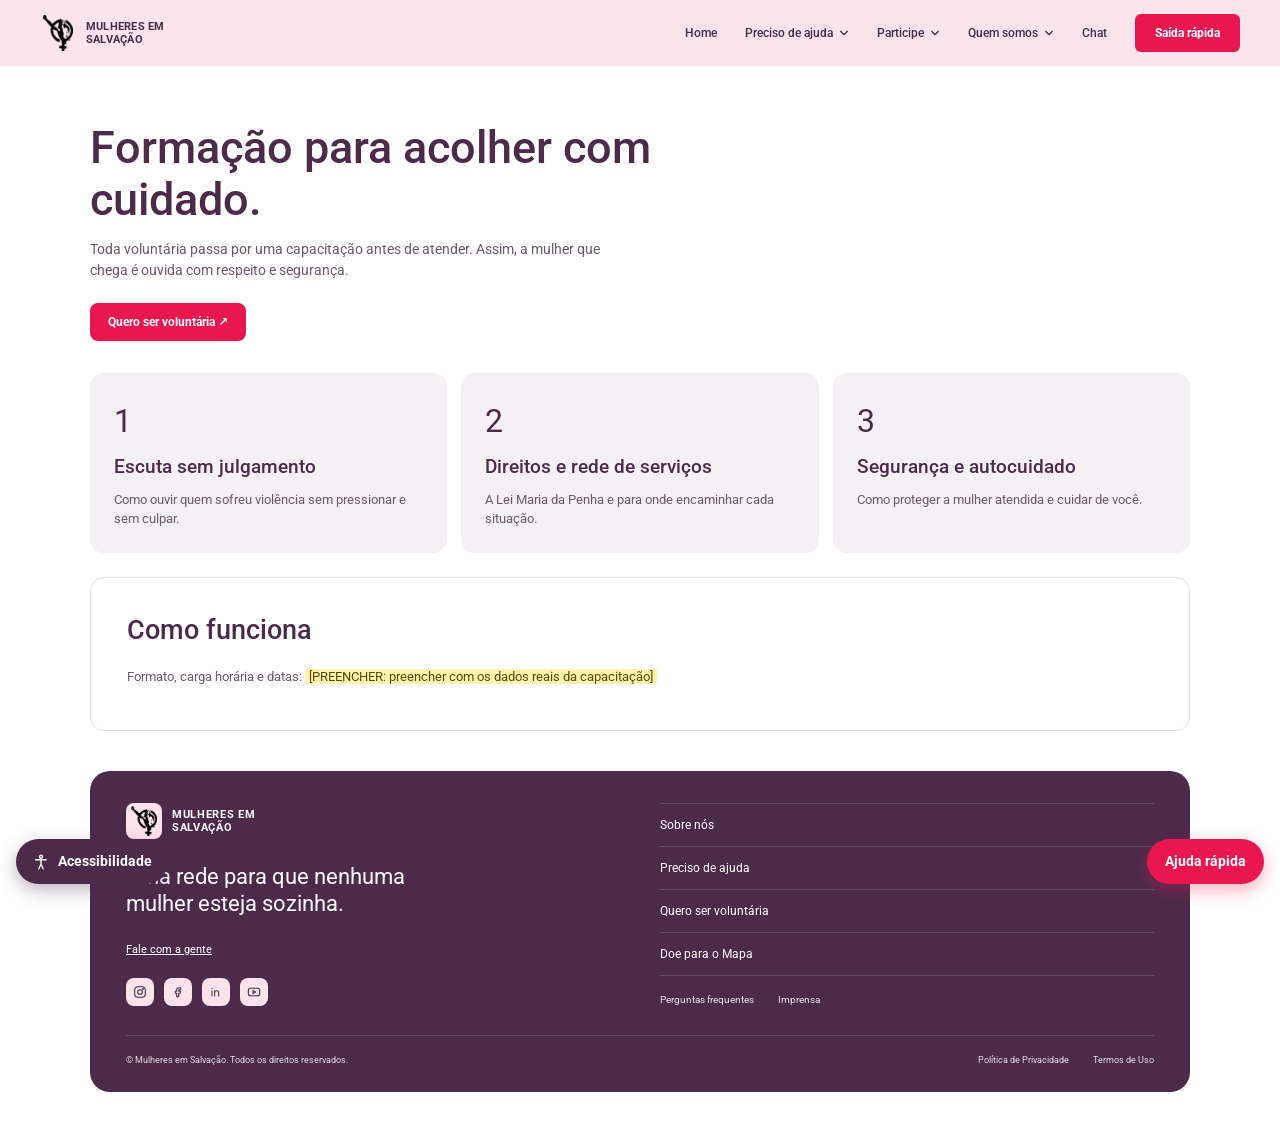
==== capacitacao.html @ 0909b8f6 "Add files via upload" ====
<!DOCTYPE html>
<html lang="pt-BR">
<head>
  <meta charset="UTF-8">
  <meta name="viewport" content="width=device-width, initial-scale=1">
  <title>Capacitação de voluntárias — Mulheres em Salvação</title>

  <link rel="preconnect" href="https://fonts.googleapis.com">
  <link rel="preconnect" href="https://fonts.gstatic.com" crossorigin>
  <link href="https://fonts.googleapis.com/css2?family=Roboto:wght@400;500;700&family=Lexend:wght@400;500;700&display=swap" rel="stylesheet">

  <link rel="stylesheet" href="style.css">
</head>
<body>

  <header>
    <div class="cabecalho">
      <a class="logo" href="index.html" aria-label="Mulheres em Salvação — início">
        <img src="Logo.png" alt="">
        <span>MULHERES EM<br>SALVAÇÃO</span>
      </a>

      <nav aria-label="Principal">
        <a href="index.html">Home</a>

        <div class="menu-suspenso">
          <button class="menu-botao" type="button" aria-expanded="false" aria-haspopup="true">
            Preciso de ajuda
            <svg viewBox="0 0 12 12" aria-hidden="true"><path d="M2 4l4 4 4-4"/></svg>
          </button>
          <ul class="menu-lista">
            <li><a href="acolhimento.html">Como ser acolhida</a></li>
            <li><a href="mapa.html">Mapa de serviços</a></li>
            <li><a href="fale-com-a-rede.html">Fale com a nossa rede</a></li>
          </ul>
        </div>

        <div class="menu-suspenso">
          <button class="menu-botao" type="button" aria-expanded="false" aria-haspopup="true">
            Participe
            <svg viewBox="0 0 12 12" aria-hidden="true"><path d="M2 4l4 4 4-4"/></svg>
          </button>
          <ul class="menu-lista">
            <li><a href="voluntariado.html">Quero ser voluntária</a></li>
            <li><a href="capacitacao.html">Capacitação de voluntárias</a></li>
            <li><a href="doacao.html">Quero doar</a></li>
          </ul>
        </div>

        <div class="menu-suspenso">
          <button class="menu-botao" type="button" aria-expanded="false" aria-haspopup="true">
            Quem somos
            <svg viewBox="0 0 12 12" aria-hidden="true"><path d="M2 4l4 4 4-4"/></svg>
          </button>
          <ul class="menu-lista">
            <li><a href="projetos.html">Nossos projetos</a></li>
            <li><a href="pesquisa.html">Pesquisa sobre acolhimento</a></li>
            <li><a href="midia.html">Mapa na mídia</a></li>
            <li><a href="equipe.html">Nossa equipe</a></li>
          </ul>
        </div>

        <a href="fale-com-a-rede.html" data-abrir-chat>Chat</a>
        <a class="saida" href="https://www.google.com" rel="noopener">Saída rápida</a>
      </nav>
    </div>
  </header>

  <main>
    <section class="apoio">

      <div class="pag-topo">
        <h1>Formação para acolher com cuidado.</h1>
        <p>Toda voluntária passa por uma capacitação antes de atender. Assim, a mulher que chega é ouvida com respeito e segurança.</p>
        <div class="pag-acoes">
          <a class="botao botao-principal" href="voluntariado.html">Quero ser voluntária <span aria-hidden="true">↗</span></a>
        </div>
      </div>

      <div class="passos">
        <article class="passo">
          <span class="passo-numero">1</span>
          <h2>Escuta sem julgamento</h2>
          <p>Como ouvir quem sofreu violência sem pressionar e sem culpar.</p>
        </article>
        <article class="passo">
          <span class="passo-numero">2</span>
          <h2>Direitos e rede de serviços</h2>
          <p>A Lei Maria da Penha e para onde encaminhar cada situação.</p>
        </article>
        <article class="passo">
          <span class="passo-numero">3</span>
          <h2>Segurança e autocuidado</h2>
          <p>Como proteger a mulher atendida e cuidar de você.</p>
        </article>
      </div>

      <div class="onde">
        <h2>Como funciona</h2>
        <p>Formato, carga horária e datas: <span class="preencher">[PREENCHER: preencher com os dados reais da capacitação]</span></p>
      </div>

      <footer class="rodape">
        <div class="rodape-topo">

          <div class="rodape-marca">
            <a class="rodape-logo" href="index.html">
              <img src="Logo.png" alt="">
              <span>MULHERES EM<br>SALVAÇÃO</span>
            </a>
            <p class="rodape-frase">Uma rede para que nenhuma mulher esteja sozinha.</p>
            <a class="rodape-contato" href="fale-com-a-rede.html">Fale com a gente</a>

            <div class="redes">
              <a href="#instagram" aria-label="Instagram">
                <svg viewBox="0 0 24 24" aria-hidden="true"><rect x="4" y="4" width="16" height="16" rx="5"/><circle cx="12" cy="12" r="3.500"/><circle cx="16.500" cy="7.500" r=".6"/></svg>
              </a>
              <a href="#facebook" aria-label="Facebook">
                <svg viewBox="0 0 24 24" aria-hidden="true"><path d="M14 8.500h2V5.500h-2.500A3.500 3.500 0 0010 9v2H8v3h2v5h3v-5h2.200l.5-3H13V9.500c0-.6.4-1 1-1z"/></svg>
              </a>
              <a href="#linkedin" aria-label="LinkedIn">
                <svg viewBox="0 0 24 24" aria-hidden="true"><path d="M6 10v8M6 6.500v.1M10 18v-8M10 13a3 3 0 016 0v5"/></svg>
              </a>
              <a href="#youtube" aria-label="YouTube">
                <svg viewBox="0 0 24 24" aria-hidden="true"><rect x="3.500" y="6.500" width="17" height="11" rx="3"/><path d="M10.500 9.500l4 2.500-4 2.500z"/></svg>
              </a>
            </div>
          </div>

          <nav class="rodape-links" aria-label="Rodapé">
            <ul>
              <li><a href="equipe.html">Sobre nós</a></li>
              <li><a href="acolhimento.html">Preciso de ajuda</a></li>
              <li><a href="voluntariado.html">Quero ser voluntária</a></li>
              <li><a href="doacao.html">Doe para o Mapa</a></li>
            </ul>
            <div class="rodape-extras">
              <a href="index.html#faq">Perguntas frequentes</a>
              <a href="midia.html">Imprensa</a>
            </div>
          </nav>

        </div>

        <div class="rodape-base">
          <span>© Mulheres em Salvação. Todos os direitos reservados.</span>
          <span class="rodape-legal">
            <a href="#privacidade">Política de Privacidade</a>
            <a href="#termos">Termos de Uso</a>
          </span>
        </div>
      </footer>

    </section>
  </main>

  <script src="site.js" defer></script>
  <script src="acessibilidade.js" defer></script>

</body>
</html>
---- style.css ----
:root {
  --faixa: #fde4ec;
  --violeta: #4b2a4a;
  --destaque: #e8174f;
  --texto: #3a2a3a;
  --neutro: #f5f0f3;
  --cinza: #6b5a6b;
  --fonte-titulo: Roboto, system-ui, sans-serif;
  --fonte-corpo: Roboto, system-ui, sans-serif;
}

* { box-sizing: border-box; margin: 0; padding: 0; }

body {
  font-family: var(--fonte-corpo);
  color: var(--texto);
  background: var(--faixa);
  line-height: 1.5;
}

[hidden] { display: none !important; }

a { color: inherit; text-decoration: none; }
:focus-visible { outline: 3px solid var(--violeta); outline-offset: 3px; }

.sr-only {
  position: absolute;
  width: 1px;
  height: 1px;
  overflow: hidden;
  clip: rect(0 0 0 0);
  white-space: nowrap;
}

header { background: var(--faixa); width: 100%; position: relative; z-index: 30; }

.cabecalho {
  max-width: none;
  margin: 0;
  padding: 14px 40px;
  display: flex;
  align-items: center;
  justify-content: space-between;
  gap: 16px;
}

.logo {
  display: flex;
  align-items: center;
  gap: 10px;
  font-size: 0.6875rem;
  font-weight: 700;
  line-height: 1.2;
  color: var(--violeta);
  letter-spacing: .02em;
}
.logo img { width: 36px; height: 36px; object-fit: contain; }

header nav {
  display: flex;
  align-items: center;
  gap: 28px;
  font-size: 0.75rem;
  font-weight: 500;
  color: var(--violeta);
}
header nav a:hover { text-decoration: underline; }

.saida {
  background: var(--destaque);
  color: #fff;
  padding: 10px 20px;
  border-radius: 6px;
  font-weight: 700;
}
header nav a.saida:hover { text-decoration: none; filter: brightness(.92); }

.menu-suspenso { position: relative; }

.menu-botao {
  display: inline-flex;
  align-items: center;
  gap: 6px;
  background: none;
  border: 0;
  padding: 0;
  font: inherit;
  color: inherit;
  cursor: pointer;
}
.menu-botao:hover { text-decoration: underline; }
.menu-botao svg {
  width: 10px;
  height: 10px;
  fill: none;
  stroke: currentColor;
  stroke-width: 1.6;
  stroke-linecap: round;
  stroke-linejoin: round;
  transition: transform .2s;
}

.menu-lista {
  list-style: none;
  position: absolute;
  top: calc(100% + 14px);
  left: -24px;
  min-width: 270px;
  padding: 8px 16px 14px;
  background: var(--faixa);
  border-radius: 0 0 22px 22px;
  box-shadow: 0 14px 28px rgba(75, 42, 75, .18);
  opacity: 0;
  visibility: hidden;
  transform: translateY(-6px);
  transition: opacity .2s, transform .2s, visibility .2s;
  z-index: 40;
}

.menu-suspenso:hover .menu-lista,
.menu-suspenso:focus-within .menu-lista,
.menu-suspenso.aberto .menu-lista {
  opacity: 1;
  visibility: visible;
  transform: translateY(0);
}
.menu-suspenso:hover .menu-botao svg,
.menu-suspenso.aberto .menu-botao svg { transform: rotate(180deg); }

.menu-suspenso::after {
  content: "";
  position: absolute;
  left: 0;
  right: 0;
  top: 100%;
  height: 16px;
}

.menu-lista li { border-bottom: 1px solid #e8c9d6; }
.menu-lista li:last-child { border-bottom: 0; }

.menu-lista a {
  display: block;
  padding: 14px 16px;
  font-size: 0.75rem;
  font-weight: 500;
  color: var(--violeta);
  transition: background .2s;
}

header nav .menu-lista a:hover,
header nav .menu-lista a:focus-visible {
  background: #f4c9dc;
  text-decoration: none;
}

.hero {
  position: relative;
  min-height: calc(100vh - 68px);
  display: flex;
  align-items: center;
  color: #fff;
  background:
    linear-gradient(90deg, rgba(50,25,55,.85) 0%, rgba(50,25,55,.5) 40%, rgba(50,25,55,0) 70%),
    url("imagem inicio.png") center/cover no-repeat,
    linear-gradient(135deg, #6b3d63, #c98a7a);
}

.hero-conteudo {
  max-width: 1200px;
  width: 100%;
  margin: 0 auto;
  padding: 48px 32px 48px 64px;
}

.chamada {
  font-size: 0.625rem;
  letter-spacing: .12em;
  text-transform: uppercase;
  opacity: .85;
  margin-bottom: 14px;
}

.hero h1 {
  font-family: var(--fonte-titulo);
  font-weight: 400;
  font-size: clamp(2.2rem, 5.2vw, 3.6rem);
  line-height: 1.15;
  max-width: 9em;
  color: #fff;
}

.hero p { margin-top: 18px; max-width: 30em; font-size: 0.8125rem; opacity: .95; }

.legenda { position: absolute; right: 32px; bottom: 14px; font-size: 0.5625rem; opacity: .9; }

.apoio {
  background: #fff;
  padding: 32px 0 48px;
}

.cartoes,
.video-bloco,
.doacao,
.mapa-bloco,
.mov-titulo,
.mov-grade,
.equipe,
.newsletter,
.faq,
.rodape,
.pag-topo,
.alerta,
.passos,
.onde,
.contato-grade {
  width: calc(100% - 64px);
  max-width: 1100px;
  margin: 0 auto 24px;
}

.cartoes {
  display: grid;
  grid-template-columns: repeat(2, 1fr);
  gap: 24px;
}

.cartao {
  position: relative;
  border-radius: 14px;
  padding: 32px;
  min-height: 260px;
  display: flex;
  flex-direction: column;
  justify-content: space-between;
  gap: 24px;
  transition: transform .2s;
}
.cartao:hover { transform: translateY(-3px); }
.cartao-rosa  { background: var(--neutro); }
.cartao-claro { background: var(--neutro); }

.cartao-link::after {
  content: "";
  position: absolute;
  inset: 0;
  border-radius: 14px;
}

.icone {
  width: 34px;
  height: 34px;
  fill: none;
  stroke: var(--violeta);
  stroke-width: 1.4;
  stroke-linejoin: round;
}

.cartao h2,
.video-texto h2 {
  font-family: var(--fonte-titulo);
  font-weight: 500;
  color: var(--violeta);
}
.cartao h2 { font-size: 1.5rem; margin-bottom: 10px; }
.cartao p  { font-size: 0.8125rem; color: var(--cinza); max-width: 34em; }

.botao {
  display: inline-block;
  margin-top: 18px;
  padding: 10px 18px;
  border-radius: 8px;
  font-size: 0.75rem;
  font-weight: 700;
}
.botao-principal { background: var(--destaque); color: #fff; }
.botao-principal:hover { filter: brightness(.92); }
.botao-cheio    { background: var(--violeta); color: #fff; }
.botao-cheio:hover { filter: brightness(1.2); }
.botao-contorno { border: 1.5px solid var(--violeta); color: var(--violeta); }
.botao-contorno:hover { background: var(--violeta); color: #fff; }

.video-bloco {
  background: var(--neutro);
  border-radius: 14px;
  padding: 24px;
  display: grid;
  grid-template-columns: 1fr 1.1fr;
  gap: 32px;
  align-items: center;
}

.video-texto { padding: 8px 8px 8px 12px; }

.chamada-roxa {
  font-size: 0.625rem;
  letter-spacing: .1em;
  text-transform: uppercase;
  color: var(--cinza);
  margin-bottom: 12px;
}
.video-texto h2 { font-size: 1.9rem; line-height: 1.2; margin-bottom: 14px; }
.video-texto p:not(.chamada-roxa) { font-size: 0.8125rem; color: var(--cinza); max-width: 30em; }

.link-video {
  display: inline-block;
  margin-top: 18px;
  font-size: 0.75rem;
  font-weight: 700;
  color: var(--violeta);
  text-decoration: underline;
}

.video-imagem {
  border-radius: 12px;
  overflow: hidden;
  background: #000;
}

.video-imagem iframe,
.capa {
  width: 100%;
  aspect-ratio: 16 / 9;
  border: 0;
  display: block;
}

.capa {
  position: relative;
  padding: 0;
  cursor: pointer;
  background: #000;
}
.capa img {
  width: 100%;
  height: 100%;
  object-fit: cover;
  display: block;
}

.play {
  position: absolute;
  top: 50%;
  left: 50%;
  transform: translate(-50%, -50%);
  width: 60px;
  height: 60px;
  border-radius: 50%;
  background: var(--violeta);
  display: grid;
  place-items: center;
  transition: filter .2s;
}
.play svg {
  width: 24px;
  height: 24px;
  fill: none;
  stroke: #fff;
  stroke-width: 1.8;
  stroke-linejoin: round;
}
.capa:hover .play { filter: brightness(1.25); }

.doacao {
  background: var(--neutro);
  border-radius: 14px;
  padding: 32px 40px;
  display: grid;
  grid-template-columns: 1fr 1.2fr;
  gap: 40px;
  align-items: center;
}
.doacao-imagem { width: 100%; max-height: 240px; object-fit: contain; }

.mapa-bloco {
  background: var(--neutro);
  border-radius: 14px;
  padding: 40px;
  display: grid;
  grid-template-columns: 1.3fr 1fr;
  gap: 40px;
  align-items: center;
}
.mapa-figura {
  display: flex;
  flex-direction: column;
  align-items: center;
  gap: 14px;
}
.mapa-figura img { width: 100%; max-width: 260px; object-fit: contain; }
.mapa-figura figcaption {
  display: flex;
  align-items: center;
  gap: 8px;
  background: #fff;
  border-radius: 8px;
  padding: 8px 14px;
  font-size: 0.6875rem;
  color: var(--violeta);
}
.mapa-figura svg {
  width: 14px;
  height: 14px;
  fill: none;
  stroke: var(--violeta);
  stroke-width: 1.8;
  stroke-linejoin: round;
}

.doacao h2,
.mapa-bloco h2 {
  font-family: var(--fonte-titulo);
  font-weight: 500;
  color: var(--violeta);
  font-size: 1.7rem;
  line-height: 1.2;
  margin-bottom: 14px;
}
.doacao p:not(.chamada-roxa),
.mapa-bloco p:not(.chamada-roxa) {
  font-size: 0.8125rem;
  color: var(--cinza);
  max-width: 34em;
}

.mov-titulo {
  display: flex;
  justify-content: space-between;
  align-items: baseline;
  gap: 16px;
  margin-top: 40px;
  margin-bottom: 16px;
}
.mov-titulo h2 {
  font-family: var(--fonte-titulo);
  font-weight: 500;
  font-size: 1.9rem;
  color: var(--violeta);
}
.mov-titulo .chamada-roxa { margin-bottom: 0; }

.mov-grade {
  display: grid;
  grid-template-columns: repeat(3, 1fr);
  gap: 14px;
}

.mov-card {
  border-radius: 14px;
  padding: 22px;
  display: flex;
  flex-direction: column;
  justify-content: space-between;
  gap: 18px;
  min-height: 170px;
  transition: transform .2s;
}
.mov-card:hover { transform: translateY(-3px); }

.mov-card h3 {
  font-family: var(--fonte-titulo);
  font-weight: 500;
  font-size: 1.25rem;
  line-height: 1.2;
  margin-bottom: 8px;
}
.mov-card p { font-size: 0.75rem; max-width: 28em; }

.mov-rodape {
  font-size: 0.75rem;
  font-weight: 700;
  text-decoration: underline;
}

.mov-seta {
  width: 28px;
  height: 28px;
  border-radius: 50%;
  display: grid;
  place-items: center;
  background: #fff;
  color: var(--violeta);
  font-size: 0.75rem;
}

.mov-projetos {
  grid-column: span 2;
  background: var(--neutro);
  color: var(--violeta);
  flex-direction: row;
  align-items: center;
  padding: 28px;
}
.mov-projetos h3 { font-size: 1.7rem; margin-bottom: 10px; }
.mov-projetos p { color: var(--cinza); }
.mov-link { display: inline-block; margin-top: 16px; font-size: 0.6875rem; font-weight: 700; }

.mov-flor {
  width: 110px;
  flex-shrink: 0;
  fill: none;
  stroke: var(--violeta);
  stroke-width: 1.4;
  stroke-linejoin: round;
}

.mov-capacitacao { background: var(--violeta); color: #fff; }
.mov-capacitacao p { color: #e6d9ee; }
.mov-capacitacao .mov-seta { background: var(--faixa); }

.mov-pesquisa { background: var(--neutro); color: var(--violeta); }
.mov-pesquisa p { color: var(--cinza); }

.mov-midia { background: var(--neutro); color: var(--violeta); }
.mov-midia p { color: var(--cinza); }

.mov-foto {
  width: 100%;
  height: 100%;
  min-height: 170px;
  object-fit: cover;
  border-radius: 14px;
  display: block;
}

.equipe {
  background: var(--neutro);
  border-radius: 14px;
  padding: 28px 32px;
  display: grid;
  grid-template-columns: 1fr 1.2fr;
  gap: 40px;
  align-items: center;
}
.equipe h2,
.newsletter h2 {
  font-family: var(--fonte-titulo);
  font-weight: 500;
  color: var(--violeta);
  font-size: 1.8rem;
  line-height: 1.2;
  margin-bottom: 14px;
}
.equipe p:not(.chamada-roxa),
.newsletter p {
  font-size: 0.8125rem;
  color: var(--cinza);
  max-width: 34em;
}
.equipe-foto {
  width: 100%;
  aspect-ratio: 16 / 9;
  object-fit: cover;
  border-radius: 12px;
  display: block;
}

.newsletter {
  background: var(--neutro);
  border-radius: 14px;
  padding: 24px;
  display: grid;
  grid-template-columns: 0.85fr 1.6fr;
  gap: 24px;
  align-items: center;
}
.newsletter-foto {
  width: 100%;
  aspect-ratio: 16 / 10;
  object-fit: cover;
  border-radius: 12px;
  display: block;
}

.newsletter-form {
  display: flex;
  gap: 10px;
  margin: 18px 0 12px;
}
.newsletter-form input {
  flex: 1;
  min-width: 0;
  padding: 12px 14px;
  border: 1px solid #e3cfd8;
  border-radius: 8px;
  background: #fff;
  font: inherit;
  font-size: 0.75rem;
  color: var(--texto);
}
.newsletter-form input::placeholder { color: #8a7a8a; }
.newsletter-form .botao { margin-top: 0; border: 0; cursor: pointer; white-space: nowrap; }

.newsletter small { font-size: 0.625rem; color: var(--cinza); }
.newsletter small a { text-decoration: underline; }

.faq {
  margin-top: 40px;
  display: grid;
  grid-template-columns: 1fr;
  max-width: 720px;
  gap: 24px;
  align-items: start;
}
.faq-imagem { width: 100%; max-width: 120px; justify-self: start; }

.faq h2 {
  font-family: var(--fonte-titulo);
  font-weight: 500;
  font-size: 1.9rem;
  color: var(--violeta);
}
.faq-sub { font-size: 0.75rem; color: var(--cinza); margin: 4px 0 16px; }

.faq details { border-top: 1px solid #e3d3dc; }
.faq details:last-child { border-bottom: 1px solid #e3d3dc; }

.faq summary {
  list-style: none;
  cursor: pointer;
  display: flex;
  justify-content: space-between;
  align-items: center;
  gap: 16px;
  padding: 16px 4px;
  font-size: 0.8125rem;
  font-weight: 500;
  color: var(--violeta);
}
.faq summary::-webkit-details-marker { display: none; }
.faq summary::after { content: "+"; font-size: 1.125rem; font-weight: 400; }
.faq details[open] summary::after { content: "–"; }
.faq details p { font-size: 0.75rem; color: var(--cinza); padding: 0 4px 16px; max-width: 40em; }

.rodape {
  background: var(--violeta);
  color: #fff;
  border-radius: 20px;
  padding: 32px 36px 24px;
  margin-top: 40px;
  margin-bottom: 0;
}

.rodape-topo {
  display: grid;
  grid-template-columns: 1fr 1fr;
  gap: 40px;
  padding-bottom: 28px;
  border-bottom: 1px solid rgba(255, 255, 255, .15);
}

.rodape-logo {
  display: inline-flex;
  align-items: center;
  gap: 8px;
  font-size: 0.5625rem;
  font-weight: 700;
  letter-spacing: .06em;
  line-height: 1.2;
}
.rodape-logo svg { width: 24px; height: 24px; fill: none; stroke: #fff; stroke-width: 1.6; stroke-linejoin: round; }

.rodape-frase {
  font-family: var(--fonte-titulo);
  font-size: 1.35rem;
  line-height: 1.25;
  max-width: 14em;
  margin: 18px 0;
}
.rodape-contato { font-size: 0.6875rem; text-decoration: underline; }

.redes { display: flex; gap: 10px; margin-top: 18px; }
.redes a {
  width: 28px;
  height: 28px;
  border-radius: 8px;
  background: var(--faixa);
  display: grid;
  place-items: center;
}
.redes svg {
  width: 16px;
  height: 16px;
  fill: none;
  stroke: var(--violeta);
  stroke-width: 1.6;
  stroke-linecap: round;
  stroke-linejoin: round;
}
.redes a:hover { filter: brightness(.9); }

.rodape-links { color: #fff; }
.rodape-links ul { list-style: none; }
.rodape-links li { border-bottom: 1px solid rgba(255, 255, 255, .15); }
.rodape-links li:first-child { border-top: 1px solid rgba(255, 255, 255, .15); }
.rodape-links li a {
  display: flex;
  justify-content: space-between;
  padding: 12px 0;
  font-size: 0.75rem;
}
.rodape-links li a:hover { text-decoration: underline; }

.rodape-extras { display: flex; gap: 24px; margin-top: 16px; font-size: 0.625rem; opacity: .85; }
.rodape-extras a:hover { text-decoration: underline; }

.rodape-base {
  display: flex;
  justify-content: space-between;
  gap: 16px;
  padding-top: 18px;
  font-size: 0.5625rem;
  opacity: .85;
}
.rodape-legal { display: flex; gap: 24px; }
.rodape-legal a:hover { text-decoration: underline; }

.pag-topo {
  background: var(--neutro);
  border-radius: 14px;
  padding: 48px 40px;
}
.pag-topo h1 {
  font-family: var(--fonte-titulo);
  font-weight: 500;
  font-size: clamp(2rem, 4vw, 2.8rem);
  line-height: 1.15;
  color: var(--violeta);
  max-width: 14em;
  margin-bottom: 14px;
}
.pag-topo p:not(.chamada-roxa) { font-size: 0.875rem; color: var(--cinza); max-width: 38em; }
.pag-acoes { display: flex; flex-wrap: wrap; gap: 12px; margin-top: 22px; }
.pag-acoes .botao { margin-top: 0; }

.alerta {
  background: var(--violeta);
  color: #fff;
  border-radius: 14px;
  padding: 20px 28px;
  display: flex;
  justify-content: space-between;
  align-items: center;
  gap: 16px;
  font-size: 0.8125rem;
}
.botao-alerta {
  background: var(--destaque);
  color: #fff;
  padding: 10px 20px;
  border-radius: 8px;
  font-size: 0.75rem;
  font-weight: 700;
  white-space: nowrap;
}
.botao-alerta:hover { filter: brightness(.92); }
.alerta-suave { background: var(--neutro); color: var(--violeta); }

.passos {
  display: grid;
  grid-template-columns: repeat(3, 1fr);
  gap: 14px;
}
.passo { background: var(--neutro); border-radius: 14px; padding: 24px; }
.passo:nth-child(2) { background: var(--neutro); }
.passo:nth-child(3) { background: var(--neutro); }
.passo-numero {
  font-family: var(--fonte-titulo);
  font-size: 2rem;
  color: var(--violeta);
  display: block;
  margin-bottom: 8px;
}
.passo h2 {
  font-family: var(--fonte-titulo);
  font-weight: 500;
  font-size: 1.2rem;
  color: var(--violeta);
  margin-bottom: 8px;
}
.passo p { font-size: 0.8125rem; color: var(--cinza); }

.onde { background: #fff; border: 1px solid #e8dde3; border-radius: 14px; padding: 32px 36px; }
.onde h2 {
  font-family: var(--fonte-titulo);
  font-weight: 500;
  font-size: 1.7rem;
  color: var(--violeta);
  margin-bottom: 16px;
}
.lista-ajuda { list-style: none; margin-bottom: 8px; }
.lista-ajuda li {
  display: grid;
  gap: 2px;
  padding: 14px 0;
  border-bottom: 1px solid #e3d3dc;
  font-size: 0.8125rem;
}
.lista-ajuda li:first-child { border-top: 1px solid #e3d3dc; }
.lista-ajuda strong { color: var(--violeta); }
.lista-ajuda span { color: var(--cinza); }

.contato-grade {
  display: grid;
  grid-template-columns: 1.4fr 1fr;
  gap: 14px;
  align-items: start;
}

.form-card,
.canais {
  border-radius: 14px;
  padding: 32px 36px;
}
.form-card { background: #fff; border: 1px solid #e8dde3; }
.canais { background: var(--neutro); }

.form-card h2,
.canais h2 {
  font-family: var(--fonte-titulo);
  font-weight: 500;
  font-size: 1.6rem;
  color: var(--violeta);
  margin-bottom: 18px;
}

.campo { display: grid; gap: 6px; margin-bottom: 16px; }
.campo label { font-size: 0.75rem; font-weight: 700; color: var(--violeta); }
.campo small { font-size: 0.625rem; color: var(--cinza); }

.campo input,
.campo select,
.campo textarea {
  width: 100%;
  padding: 12px 14px;
  border: 1px solid #e3cfd8;
  border-radius: 8px;
  background: #fff;
  font: inherit;
  font-size: 0.8125rem;
  color: var(--texto);
}
.campo textarea { resize: vertical; min-height: 120px; }
.campo input:focus,
.campo select:focus,
.campo textarea:focus { border-color: var(--violeta); outline: 2px solid #e6d9ee; }

.aceite {
  display: flex;
  gap: 10px;
  align-items: flex-start;
  font-size: 0.6875rem;
  color: var(--cinza);
  margin-bottom: 16px;
}
.aceite input { margin-top: 3px; accent-color: var(--violeta); }
.aceite a { text-decoration: underline; }

.erro {
  background: #fde4ec;
  color: #a31245;
  border-radius: 8px;
  padding: 10px 14px;
  font-size: 0.75rem;
  margin-bottom: 14px;
}
.form-card .botao { border: 0; cursor: pointer; margin-top: 0; }

.sucesso h3 {
  font-family: var(--fonte-titulo);
  font-weight: 500;
  font-size: 1.4rem;
  color: var(--violeta);
  margin-bottom: 10px;
}
.sucesso p { font-size: 0.8125rem; color: var(--cinza); margin-bottom: 8px; }

.canal {
  display: grid;
  gap: 2px;
  background: #fff;
  border-radius: 12px;
  padding: 16px 18px;
  margin-bottom: 10px;
  font-size: 0.75rem;
  transition: background .2s;
}
.canal:hover { background: #ebe3e8; }
.canal strong { color: var(--violeta); font-size: 0.8125rem; }
.canal span { color: var(--cinza); }
.canal-urgente { border-left: 4px solid var(--destaque); }

.canal-nota { margin-top: 16px; font-size: 0.75rem; color: var(--violeta); }
.canal-nota p { margin-top: 4px; color: var(--cinza); }

.video-bloco {
  width: 100%;
  max-width: none;
  margin: 40px 0;
  border-radius: 0;
  background: var(--violeta);
  padding: 48px max(32px, calc((100% - 1100px) / 2));
}
.video-bloco .video-texto h2 { color: #fff; }
.video-bloco .chamada-roxa,
.video-bloco .video-texto p:not(.chamada-roxa) { color: #e6d9ee; }
.video-bloco .link-video { color: #fff; }

.doacao { background: none; padding: 24px 0; }
.doacao h2 { font-size: 2.4rem; }

.pag-topo { background: none; padding: 24px 0 8px; border-radius: 0; }

.acc-botao {
  position: fixed;
  left: 16px;
  bottom: 16px;
  z-index: 100;
  display: inline-flex;
  align-items: center;
  gap: 8px;
  padding: 12px 16px;
  border: 0;
  border-radius: 999px;
  background: var(--violeta);
  color: #fff;
  font: inherit;
  font-size: 0.875rem;
  font-weight: 700;
  cursor: pointer;
  box-shadow: 0 6px 18px rgba(75, 42, 75, .35);
}
.acc-botao:hover { filter: brightness(1.2); }
.acc-botao svg { width: 18px; height: 18px; fill: none; stroke: #fff; stroke-width: 1.8; stroke-linecap: round; stroke-linejoin: round; }

.acc-painel {
  position: fixed;
  left: 16px;
  bottom: 72px;
  z-index: 100;
  width: min(320px, calc(100% - 32px));
  background: #fff;
  color: var(--texto);
  border: 2px solid var(--violeta);
  border-radius: 14px;
  padding: 18px;
  box-shadow: 0 14px 30px rgba(75, 42, 75, .25);
}
.acc-painel h2 { font-size: 1.0625rem; font-weight: 700; color: var(--violeta); margin-bottom: 12px; }
.acc-linha { display: flex; gap: 8px; margin-bottom: 8px; }
.acc-opcao {
  flex: 1;
  padding: 10px 12px;
  border: 1.5px solid var(--violeta);
  border-radius: 8px;
  background: #fff;
  color: var(--violeta);
  font: inherit;
  font-size: 0.875rem;
  font-weight: 500;
  text-align: left;
  cursor: pointer;
}
.acc-opcao:hover { background: var(--neutro); }
.acc-opcao[aria-pressed="true"] { background: var(--violeta); color: #fff; }
.acc-linha .acc-opcao { text-align: center; }
.acc-reset { margin-top: 4px; width: 100%; text-align: center; border-style: dashed; }
.acc-painel .acc-dica { margin-top: 10px; font-size: 0.75rem; color: var(--cinza); }

html.acc-fonte, html.acc-fonte body, html.acc-fonte body * {
  font-family: Lexend, Verdana, sans-serif !important;
}

html.acc-espaco body, html.acc-espaco body * {
  letter-spacing: .05em !important;
  word-spacing: .12em !important;
  line-height: 1.8 !important;
}

html.acc-contraste { --texto: #000; --cinza: #1a101a; --neutro: #fff; }
html.acc-contraste main a:not(.botao):not(.botao-alerta):not(.cartao-link) { text-decoration: underline; }
html.acc-contraste .cartao,
html.acc-contraste .mapa-bloco,
html.acc-contraste .mov-card,
html.acc-contraste .equipe,
html.acc-contraste .newsletter,
html.acc-contraste .passo,
html.acc-contraste .canais,
html.acc-contraste .canal,
html.acc-contraste .alerta-suave { box-shadow: inset 0 0 0 2px var(--violeta); }

.rodape-logo { font-size: 0.6875rem; gap: 10px; }
.rodape-logo img {
  width: 36px;
  height: 36px;
  object-fit: contain;
  background: var(--faixa);
  border-radius: 8px;
  padding: 3px;
}

.onde p { font-size: 0.8125rem; color: var(--cinza); margin-bottom: 12px; max-width: 46em; }
.passo-numero:empty { display: none; }

.preencher { background: #fff3b0; color: #5a4a00; padding: 0 4px; border-radius: 3px; }

.chat-botao {
  position: fixed;
  right: 16px;
  bottom: 16px;
  z-index: 100;
  padding: 12px 18px;
  border: 0;
  border-radius: 999px;
  background: var(--destaque);
  color: #fff;
  font: inherit;
  font-size: 0.875rem;
  font-weight: 700;
  cursor: pointer;
  box-shadow: 0 6px 18px rgba(232, 23, 79, .35);
}
.chat-botao:hover { filter: brightness(.92); }

.chat-painel {
  position: fixed;
  right: 16px;
  bottom: 72px;
  z-index: 100;
  width: min(380px, calc(100% - 32px));
  height: min(540px, calc(100vh - 100px));
  display: flex;
  flex-direction: column;
  background: #fff;
  color: var(--texto);
  border: 2px solid var(--violeta);
  border-radius: 14px;
  box-shadow: 0 14px 30px rgba(75, 42, 75, .25);
  overflow: hidden;
}
.chat-cab {
  display: flex;
  justify-content: space-between;
  align-items: center;
  padding: 12px 16px;
  background: var(--violeta);
  color: #fff;
  font-size: 0.9375rem;
}
.chat-fechar { background: none; border: 0; color: #fff; font-size: 1.5rem; line-height: 1; cursor: pointer; padding: 0 4px; }
.chat-aviso { padding: 10px 16px; background: var(--neutro); font-size: 0.75rem; color: var(--cinza); }
.chat-msgs { flex: 1; overflow-y: auto; padding: 14px 16px; display: flex; flex-direction: column; gap: 8px; }
.chat-msg { max-width: 85%; padding: 10px 12px; border-radius: 12px; font-size: 0.875rem; white-space: pre-wrap; }
.chat-msg.ia { background: var(--neutro); align-self: flex-start; }
.chat-msg.eu { background: var(--violeta); color: #fff; align-self: flex-end; }
.chat-form { display: flex; gap: 8px; padding: 10px 12px; border-top: 1px solid #e8dde3; }
.chat-form input { flex: 1; min-width: 0; padding: 10px 12px; border: 1px solid #d9c9d2; border-radius: 8px; font: inherit; font-size: 0.875rem; }
.chat-form button { padding: 10px 14px; border: 0; border-radius: 8px; background: var(--violeta); color: #fff; font: inherit; font-size: 0.8125rem; font-weight: 700; cursor: pointer; }
.chat-form button:disabled { opacity: .5; cursor: default; }
.chat-rodape { display: flex; flex-wrap: wrap; gap: 6px 16px; padding: 8px 16px 12px; font-size: 0.75rem; }
.chat-rodape a { color: var(--violeta); text-decoration: underline; font-weight: 500; }
.chat-nota { width: 100%; color: var(--cinza); }

@media (max-width: 760px) {
  .cabecalho { flex-direction: column; padding: 12px 16px; }
  header nav { flex-wrap: wrap; justify-content: center; gap: 14px; }
  .menu-lista { left: 50%; transform: translate(-50%, -6px); }
  .menu-suspenso:hover .menu-lista,
  .menu-suspenso:focus-within .menu-lista,
  .menu-suspenso.aberto .menu-lista { transform: translate(-50%, 0); }
  .hero-conteudo { padding: 40px 20px; }

  .cartoes { grid-template-columns: 1fr; }
  .cartoes, .video-bloco, .doacao, .mapa-bloco, .mov-titulo, .mov-grade, .equipe, .newsletter, .faq, .rodape, .pag-topo, .alerta, .passos, .onde, .contato-grade { width: calc(100% - 32px); }
  .video-bloco { grid-template-columns: 1fr; width: 100%; padding: 32px 16px; }
  .doacao h2 { font-size: 1.9rem; }
  .doacao, .mapa-bloco { grid-template-columns: 1fr; padding: 24px; }

  .mov-titulo { flex-direction: column; gap: 6px; }
  .mov-grade { grid-template-columns: 1fr; }
  .mov-projetos { grid-column: auto; }
  .mov-foto { height: 220px; }

  .equipe, .newsletter { grid-template-columns: 1fr; padding: 20px; }
  .newsletter-form { flex-direction: column; }

  .faq { grid-template-columns: 1fr; }
  .rodape { padding: 24px 20px; }
  .rodape-topo { grid-template-columns: 1fr; gap: 24px; }
  .rodape-base { flex-direction: column; }
  .rodape-legal { gap: 16px; }

  .pag-topo { padding: 16px 0 0; }
  .passos { grid-template-columns: 1fr; }
  .alerta { flex-direction: column; align-items: flex-start; }
  .onde { padding: 24px 20px; }

  .contato-grade { grid-template-columns: 1fr; }
  .form-card, .canais { padding: 24px 20px; }
}

.ed-abertura,
.ed-secao,
.ed-contato,
.ed-nota,
.ed-fim {
  width: calc(100% - 64px);
  max-width: 1100px;
  margin: 0 auto;
}

.ed-abertura {
  display: grid;
  grid-template-columns: 1.5fr 1fr;
  gap: 64px;
  align-items: end;
  padding: 48px 0 56px;
}
.ed-abertura h1,
.ed-contato h1 {
  font-family: var(--fonte-titulo);
  font-weight: 500;
  font-size: clamp(2.4rem, 5vw, 3.6rem);
  line-height: 1.08;
  letter-spacing: -.01em;
  color: var(--violeta);
  margin-bottom: 20px;
}
.ed-lead { font-size: 1.125rem; line-height: 1.6; color: var(--texto); max-width: 34em; }

.ed-rotulo { font-size: 0.75rem; font-weight: 700; letter-spacing: .08em; text-transform: uppercase; color: var(--cinza); margin-bottom: 8px; }

.ed-agora { border-left: 4px solid var(--destaque); padding-left: 24px; }
.ed-tel {
  display: flex;
  align-items: baseline;
  gap: 16px;
  padding: 14px 0;
  border-top: 1px solid #e3d3dc;
}
.ed-tel:first-of-type { border-top: 0; }
.ed-tel strong { font-size: 3rem; line-height: 1; font-weight: 700; color: var(--violeta); min-width: 3.4ch; }
.ed-tel span { font-size: 0.9375rem; color: var(--cinza); }
.ed-tel-190 strong { color: var(--destaque); }
.ed-tel:hover span { text-decoration: underline; }
.ed-tel-peq strong { font-size: 1.5rem; min-width: 6.5ch; }

.ed-secao {
  display: grid;
  grid-template-columns: 1fr 2fr;
  gap: 64px;
  padding: 40px 0;
  border-top: 1px solid #e3d3dc;
}
.ed-secao h2 {
  font-family: var(--fonte-titulo);
  font-weight: 500;
  font-size: 1.75rem;
  line-height: 1.2;
  color: var(--violeta);
}

.ed-lista { list-style: none; counter-reset: passo; }
.ed-lista li {
  counter-increment: passo;
  display: grid;
  grid-template-columns: 56px 1fr;
  gap: 8px;
  padding: 0 0 28px;
  font-size: 1.0625rem;
  line-height: 1.6;
}
.ed-lista li:last-child { padding-bottom: 0; }
.ed-lista li::before {
  content: counter(passo);
  font-size: 2.25rem;
  line-height: 1.1;
  font-weight: 400;
  color: var(--destaque);
}
.ed-lista strong { color: var(--violeta); }

.ed-perguntas > div { padding: 0 0 28px; }
.ed-perguntas > div:last-child { padding-bottom: 0; }
.ed-perguntas h3 { font-size: 1.1875rem; font-weight: 500; color: var(--violeta); margin-bottom: 8px; }
.ed-perguntas p { font-size: 1rem; line-height: 1.65; max-width: 40em; }

.ed-secao .lista-ajuda li:first-child { border-top: 0; }
.ed-link { display: inline-block; margin-top: 16px; font-weight: 700; color: var(--violeta); text-decoration: underline; }

.ed-nota {
  margin-top: 8px;
  margin-bottom: 24px;
  padding: 4px 0 4px 20px;
  border-left: 3px solid var(--violeta);
  font-size: 0.9375rem;
  line-height: 1.6;
  color: var(--texto);
  max-width: 46em;
  margin-left: max(32px, calc((100% - 1100px) / 2));
}
.ed-fim { padding: 16px 0 24px; font-size: 1.0625rem; }
.ed-fim a { font-weight: 700; color: var(--violeta); text-decoration: underline; }

.ed-contato {
  display: grid;
  grid-template-columns: 1fr 1.25fr;
  gap: 72px;
  padding: 48px 0 40px;
  align-items: start;
}
.ed-contato-texto .ed-rotulo { margin-top: 40px; }
.ed-contato-form .campo label,
.ed-opcoes legend { font-size: 0.9375rem; font-weight: 700; color: var(--violeta); }
.ed-contato-form .campo small { font-size: 0.8125rem; }
.ed-contato-form .campo input,
.ed-contato-form .campo select,
.ed-contato-form .campo textarea { font-size: 1rem; }
.ed-contato-form .ed-nota { margin-left: 0; margin-top: 28px; }
.ed-contato-form .sucesso h3 { font-size: 1.75rem; }

.ed-opcoes { border: 0; padding: 0; margin: 0 0 20px; }
.ed-opcoes legend { margin-bottom: 4px; padding: 0; }
.ed-opcoes label {
  display: flex;
  align-items: center;
  gap: 12px;
  padding: 13px 0;
  border-top: 1px solid #e3d3dc;
  font-size: 1rem;
  cursor: pointer;
}
.ed-opcoes label:last-child { border-bottom: 1px solid #e3d3dc; }
.ed-opcoes input { width: 18px; height: 18px; accent-color: var(--violeta); }

@media (max-width: 760px) {
  .ed-abertura, .ed-secao, .ed-contato, .ed-nota, .ed-fim { width: calc(100% - 32px); }
  .ed-nota { margin-left: 16px; }
  .ed-abertura, .ed-secao, .ed-contato { grid-template-columns: 1fr; gap: 28px; }
  .ed-abertura { padding: 24px 0 32px; }
  .ed-secao { padding: 28px 0; }
  .ed-contato { padding: 24px 0; }
  .ed-tel strong { font-size: 2.5rem; }
}

@media (max-width: 760px) { }

.mapa-embed {
  width: calc(100% - 64px);
  max-width: 1100px;
  margin: 0 auto 24px;
}
.mapa-embed iframe {
  display: block;
  width: 100%;
  height: 560px;
  border: 0;
  border-radius: 14px;
}
@media (max-width: 760px) {
  .mapa-embed { width: calc(100% - 32px); }
  .mapa-embed iframe { height: 420px; }
}
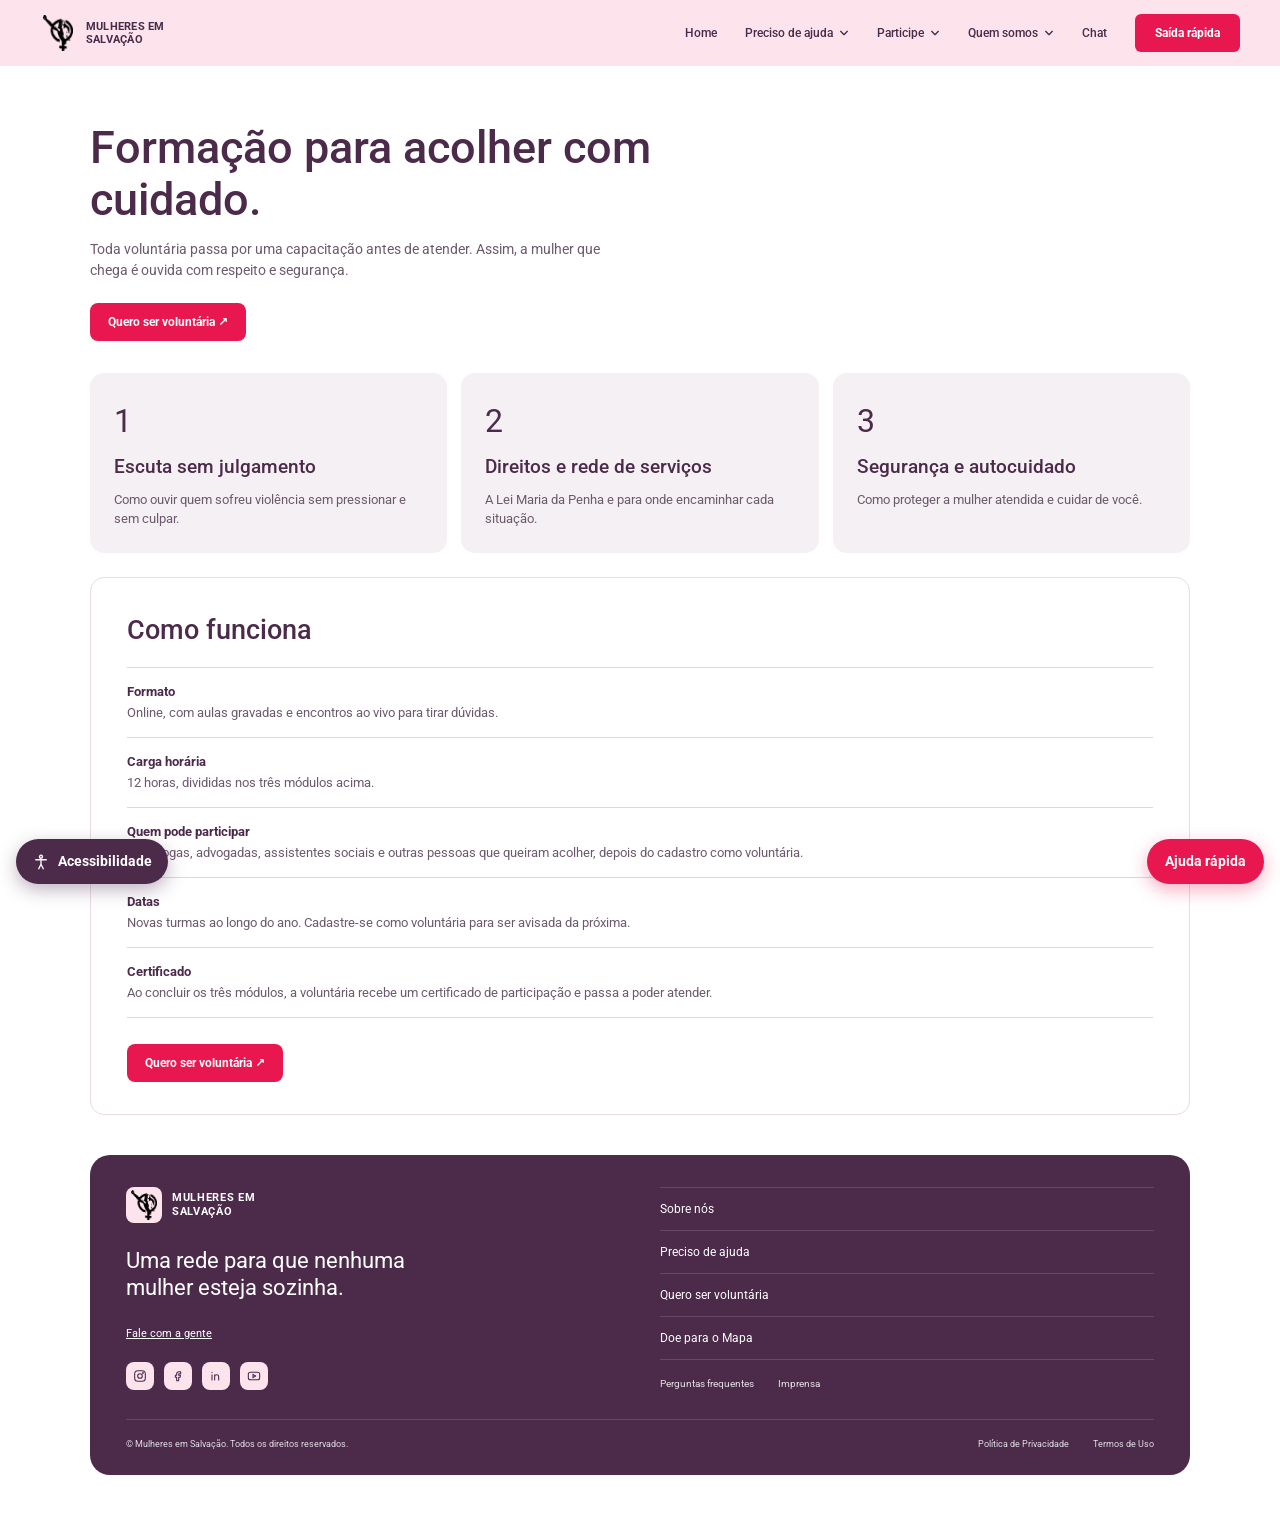
==== commit 7a5fbf49: "Restore capacitacao.html with full content Restored the capacitacao.html file with complete HTML str" ====
--- a/capacitacao.html
+++ b/capacitacao.html
@@ -97,7 +97,30 @@
 
       <div class="onde">
         <h2>Como funciona</h2>
-        <p>Formato, carga horária e datas: <span class="preencher">[PREENCHER: preencher com os dados reais da capacitação]</span></p>
+        <ul class="lista-ajuda">
+          <li>
+            <strong>Formato</strong>
+            <span>Online, com aulas gravadas e encontros ao vivo para tirar dúvidas.</span>
+          </li>
+          <li>
+            <strong>Carga horária</strong>
+            <span>12 horas, divididas nos três módulos acima.</span>
+          </li>
+          <li>
+            <strong>Quem pode participar</strong>
+            <span>Psicólogas, advogadas, assistentes sociais e outras pessoas que queiram acolher, depois do cadastro como voluntária.</span>
+          </li>
+          <li>
+            <strong>Datas</strong>
+            <span>Novas turmas ao longo do ano. Cadastre-se como voluntária para ser avisada da próxima.</span>
+          </li>
+          <li>
+            <strong>Certificado</strong>
+            <span>Ao concluir os três módulos, a voluntária recebe um certificado de participação e passa a poder atender.</span>
+          </li>
+        </ul>
+
+        <a class="botao botao-principal" href="voluntariado.html">Quero ser voluntária <span aria-hidden="true">↗</span></a>
       </div>
 
       <footer class="rodape">
@@ -158,4 +181,4 @@
   <script src="acessibilidade.js" defer></script>
 
 </body>
-</html>+</html>
